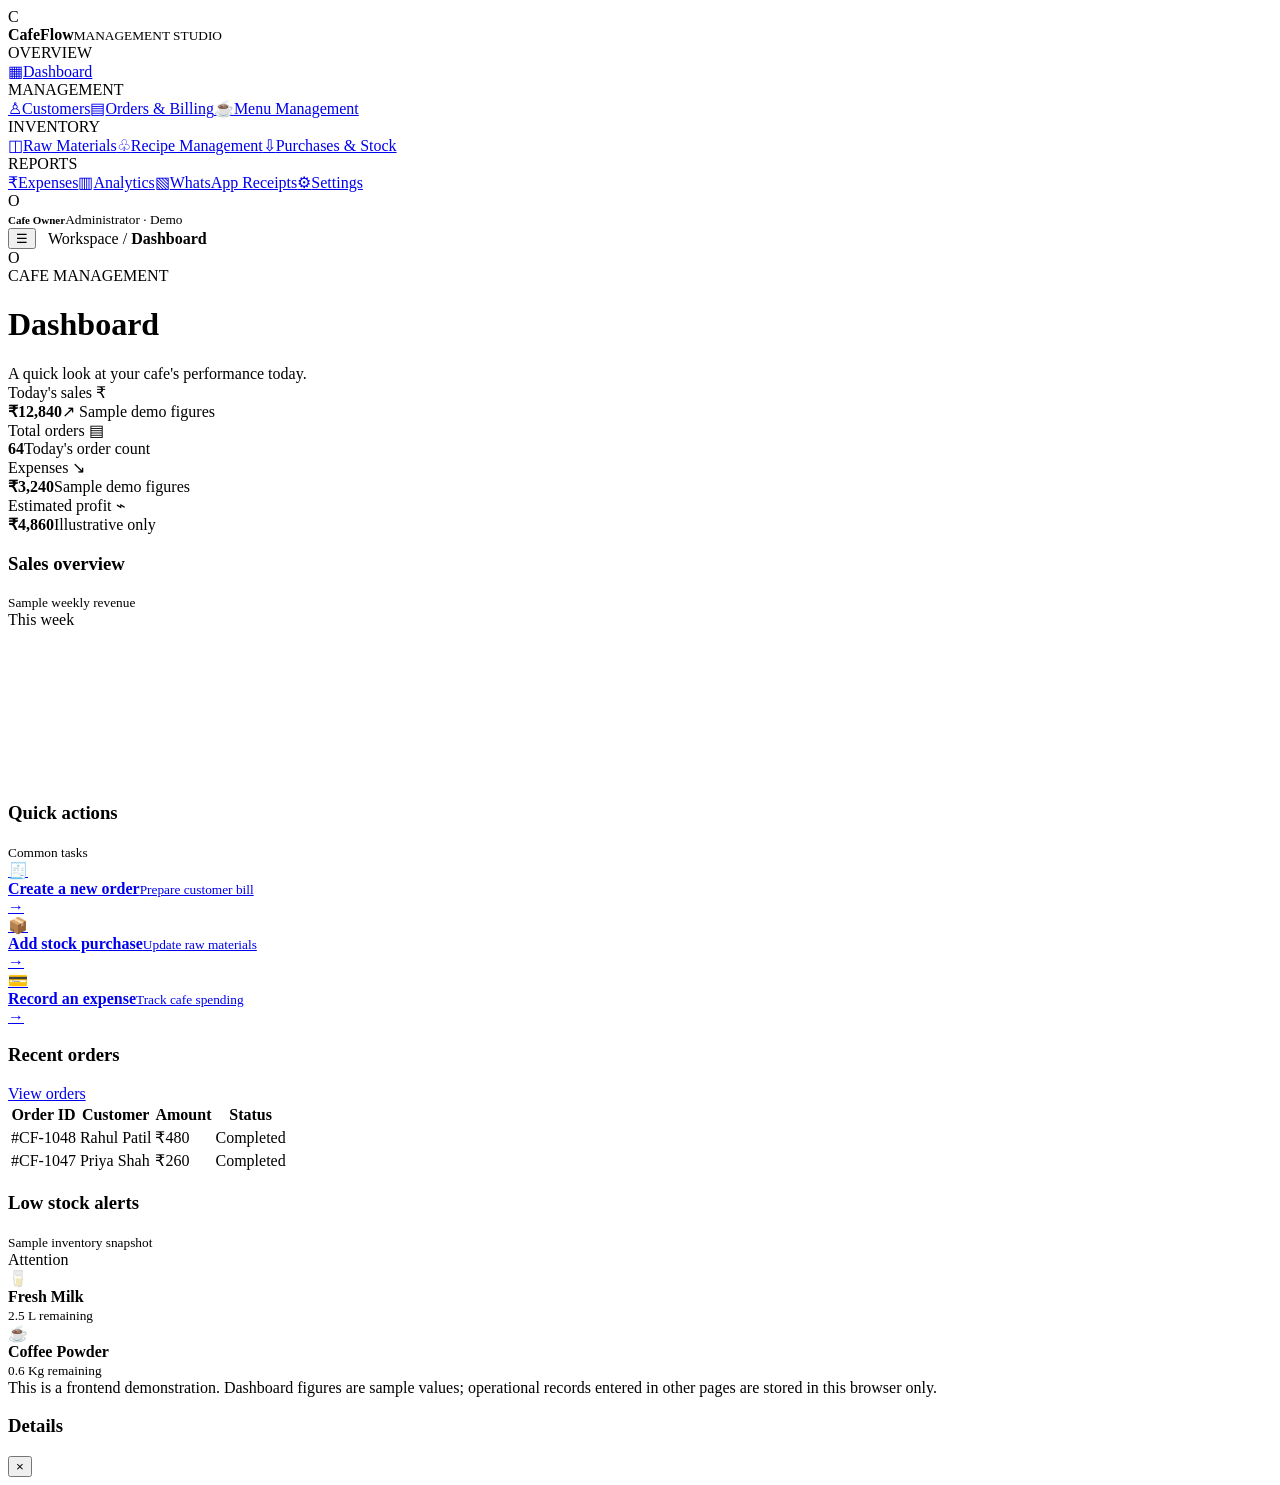
==== index.html @ 81c432d7 "Add files via upload" ====
<!doctype html><html lang="en"><head><meta charset="utf-8"><meta name="viewport" content="width=device-width, initial-scale=1"><title>Dashboard | CafeFlow</title><link rel="stylesheet" href="assets/css/style.css"></head><body>
<div class="layout"><aside class="sidebar"><div class="brand"><div class="brand-logo">C</div><div><b>CafeFlow</b><small>MANAGEMENT STUDIO</small></div></div><nav class="nav"><div class="nav-caption">OVERVIEW</div><a href="index.html" class="active"><span class="nav-ico">▦</span>Dashboard</a><div class="nav-caption">MANAGEMENT</div><a href="customers.html" class=""><span class="nav-ico">♙</span>Customers</a><a href="orders.html" class=""><span class="nav-ico">▤</span>Orders & Billing</a><a href="menu.html" class=""><span class="nav-ico">☕</span>Menu Management</a><div class="nav-caption">INVENTORY</div><a href="materials.html" class=""><span class="nav-ico">◫</span>Raw Materials</a><a href="recipes.html" class=""><span class="nav-ico">♧</span>Recipe Management</a><a href="purchases.html" class=""><span class="nav-ico">⇩</span>Purchases & Stock</a><div class="nav-caption">REPORTS</div><a href="expenses.html" class=""><span class="nav-ico">₹</span>Expenses</a><a href="analytics.html" class=""><span class="nav-ico">▥</span>Analytics</a><a href="receipts.html" class=""><span class="nav-ico">▧</span>WhatsApp Receipts</a><a href="settings.html" class=""><span class="nav-ico">⚙</span>Settings</a></nav><div class="profile"><div class="avatar">O</div><div><b style="font-size:11px">Cafe Owner</b><small>Administrator · Demo</small></div></div></aside>
<main class="main"><header class="topbar"><div style="display:flex;align-items:center;gap:12px"><button class="menu-toggle" id="menuToggle">☰</button><div class="crumb">Workspace / <b>Dashboard</b></div></div><div class="top-actions"><div class="top-date" id="topDate"></div><div class="top-avatar">O</div></div></header><div class="content">
<div class="page-head"><div><div class="eyebrow">CAFE MANAGEMENT</div><h1>Dashboard</h1><div class="subtitle">A quick look at your cafe's performance today.</div></div></div>
<div class="stat-grid">
<div class="card stat"><div class="stat-top">Today's sales <span class="stat-icon">₹</span></div><strong id="dashSales">₹12,840</strong><span class="trend">↗ Sample demo figures</span></div>
<div class="card stat"><div class="stat-top">Total orders <span class="stat-icon">▤</span></div><strong id="dashOrders">64</strong><span class="trend">Today's order count</span></div>
<div class="card stat"><div class="stat-top">Expenses <span class="stat-icon">↘</span></div><strong>₹3,240</strong><span class="trend">Sample demo figures</span></div>
<div class="card stat"><div class="stat-top">Estimated profit <span class="stat-icon">⌁</span></div><strong>₹4,860</strong><span class="trend">Illustrative only</span></div></div>
<div class="two-col"><div class="card panel"><div class="panel-head"><div><h3>Sales overview</h3><small>Sample weekly revenue</small></div><span class="pill">This week</span></div><canvas id="salesChart" class="chart"></canvas></div>
<div class="card panel"><div class="panel-head"><div><h3>Quick actions</h3><small>Common tasks</small></div></div><div class="mini-list"><a class="mini-row" href="orders.html"><div class="mini-emoji">🧾</div><div class="mini-info"><b>Create a new order</b><small>Prepare customer bill</small></div>→</a><a class="mini-row" href="purchases.html"><div class="mini-emoji">📦</div><div class="mini-info"><b>Add stock purchase</b><small>Update raw materials</small></div>→</a><a class="mini-row" href="expenses.html"><div class="mini-emoji">💳</div><div class="mini-info"><b>Record an expense</b><small>Track cafe spending</small></div>→</a></div></div></div>
<div class="two-col"><div class="card table-card"><div class="table-head"><h3>Recent orders</h3><a class="btn secondary" href="orders.html">View orders</a></div><div class="table-wrap"><table><thead><tr><th>Order ID</th><th>Customer</th><th>Amount</th><th>Status</th></tr></thead><tbody id="dashRecent"><tr><td>#CF-1048</td><td>Rahul Patil</td><td>₹480</td><td><span class="pill good">Completed</span></td></tr><tr><td>#CF-1047</td><td>Priya Shah</td><td>₹260</td><td><span class="pill good">Completed</span></td></tr></tbody></table></div></div>
<div class="card panel"><div class="panel-head"><div><h3>Low stock alerts</h3><small>Sample inventory snapshot</small></div><span class="pill warn">Attention</span></div><div class="mini-list"><div class="mini-row"><div class="mini-emoji">🥛</div><div class="mini-info"><b>Fresh Milk</b><div class="progress"><span style="width:22%"></span></div><small>2.5 L remaining</small></div></div><div class="mini-row"><div class="mini-emoji">☕</div><div class="mini-info"><b>Coffee Powder</b><div class="progress"><span style="width:28%"></span></div><small>0.6 Kg remaining</small></div></div></div></div></div>
<div class="notice">This is a frontend demonstration. Dashboard figures are sample values; operational records entered in other pages are stored in this browser only.</div>
</div></main></div>
<div class="modal-backdrop" id="modalBackdrop"><div class="modal"><div class="modal-head"><h3 id="modalTitle">Details</h3><button class="close" onclick="CF.close()">×</button></div><div id="modalBody"></div></div></div><div class="toast" id="toast"></div><script src="assets/js/app.js"></script><script src="assets/js/pages.js"></script></body></html>
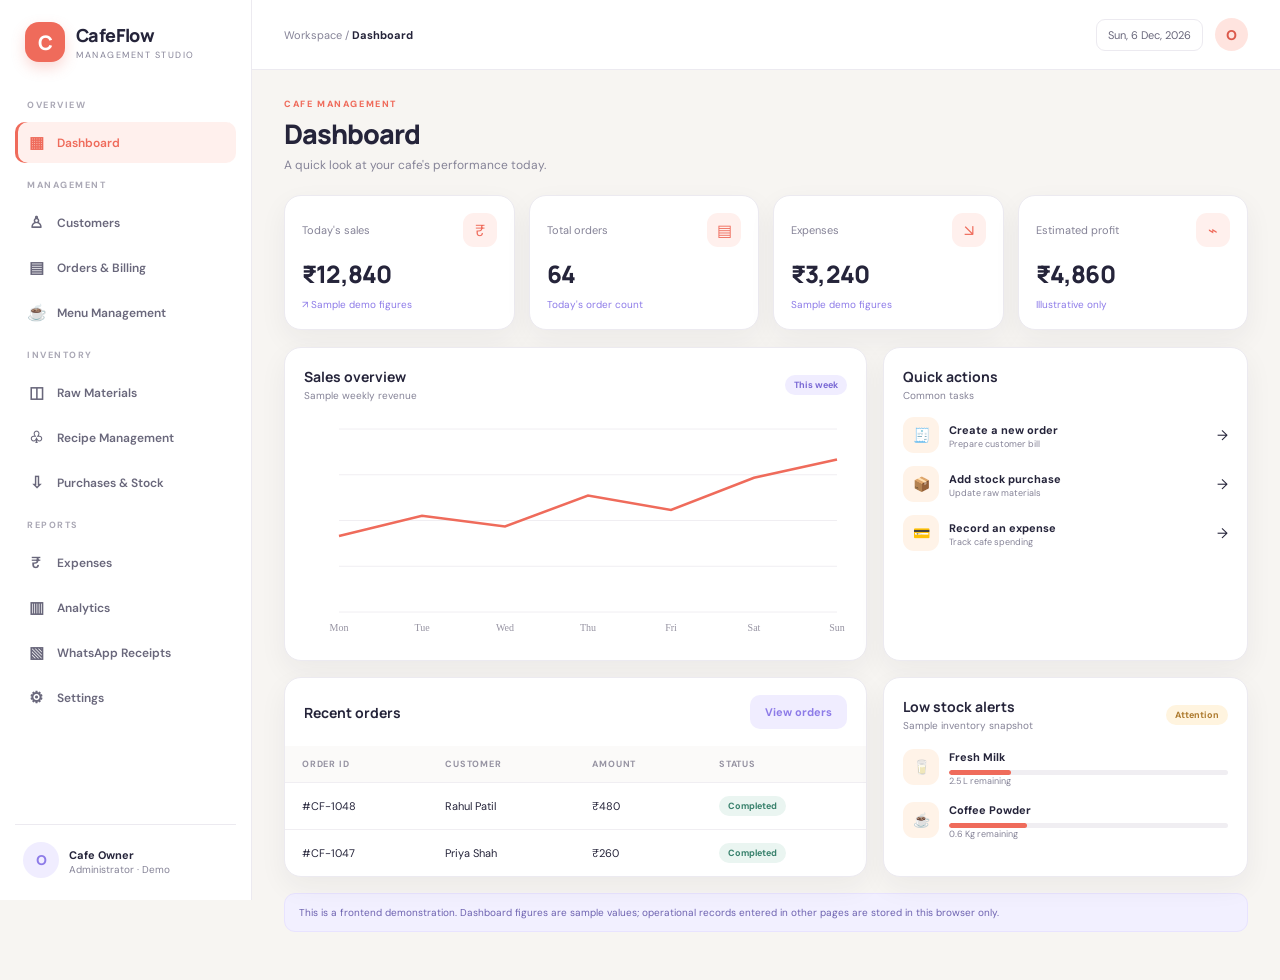
==== commit 265ea405: "Update index.html" ====
--- a/index.html
+++ b/index.html
@@ -1,4 +1,4 @@
-<!doctype html><html lang="en"><head><meta charset="utf-8"><meta name="viewport" content="width=device-width, initial-scale=1"><title>Dashboard | CafeFlow</title><link rel="stylesheet" href="assets/css/style.css"></head><body>
+<!doctype html><html lang="en"><head><meta charset="utf-8"><meta name="viewport" content="width=device-width, initial-scale=1"><title>Dashboard | CafeFlow</title><link rel="stylesheet" href="style.css"></head><body>
 <div class="layout"><aside class="sidebar"><div class="brand"><div class="brand-logo">C</div><div><b>CafeFlow</b><small>MANAGEMENT STUDIO</small></div></div><nav class="nav"><div class="nav-caption">OVERVIEW</div><a href="index.html" class="active"><span class="nav-ico">▦</span>Dashboard</a><div class="nav-caption">MANAGEMENT</div><a href="customers.html" class=""><span class="nav-ico">♙</span>Customers</a><a href="orders.html" class=""><span class="nav-ico">▤</span>Orders & Billing</a><a href="menu.html" class=""><span class="nav-ico">☕</span>Menu Management</a><div class="nav-caption">INVENTORY</div><a href="materials.html" class=""><span class="nav-ico">◫</span>Raw Materials</a><a href="recipes.html" class=""><span class="nav-ico">♧</span>Recipe Management</a><a href="purchases.html" class=""><span class="nav-ico">⇩</span>Purchases & Stock</a><div class="nav-caption">REPORTS</div><a href="expenses.html" class=""><span class="nav-ico">₹</span>Expenses</a><a href="analytics.html" class=""><span class="nav-ico">▥</span>Analytics</a><a href="receipts.html" class=""><span class="nav-ico">▧</span>WhatsApp Receipts</a><a href="settings.html" class=""><span class="nav-ico">⚙</span>Settings</a></nav><div class="profile"><div class="avatar">O</div><div><b style="font-size:11px">Cafe Owner</b><small>Administrator · Demo</small></div></div></aside>
 <main class="main"><header class="topbar"><div style="display:flex;align-items:center;gap:12px"><button class="menu-toggle" id="menuToggle">☰</button><div class="crumb">Workspace / <b>Dashboard</b></div></div><div class="top-actions"><div class="top-date" id="topDate"></div><div class="top-avatar">O</div></div></header><div class="content">
 <div class="page-head"><div><div class="eyebrow">CAFE MANAGEMENT</div><h1>Dashboard</h1><div class="subtitle">A quick look at your cafe's performance today.</div></div></div>
@@ -13,4 +13,4 @@
 <div class="card panel"><div class="panel-head"><div><h3>Low stock alerts</h3><small>Sample inventory snapshot</small></div><span class="pill warn">Attention</span></div><div class="mini-list"><div class="mini-row"><div class="mini-emoji">🥛</div><div class="mini-info"><b>Fresh Milk</b><div class="progress"><span style="width:22%"></span></div><small>2.5 L remaining</small></div></div><div class="mini-row"><div class="mini-emoji">☕</div><div class="mini-info"><b>Coffee Powder</b><div class="progress"><span style="width:28%"></span></div><small>0.6 Kg remaining</small></div></div></div></div></div>
 <div class="notice">This is a frontend demonstration. Dashboard figures are sample values; operational records entered in other pages are stored in this browser only.</div>
 </div></main></div>
-<div class="modal-backdrop" id="modalBackdrop"><div class="modal"><div class="modal-head"><h3 id="modalTitle">Details</h3><button class="close" onclick="CF.close()">×</button></div><div id="modalBody"></div></div></div><div class="toast" id="toast"></div><script src="assets/js/app.js"></script><script src="assets/js/pages.js"></script></body></html>+<div class="modal-backdrop" id="modalBackdrop"><div class="modal"><div class="modal-head"><h3 id="modalTitle">Details</h3><button class="close" onclick="CF.close()">×</button></div><div id="modalBody"></div></div></div><div class="toast" id="toast"></div><script src="app.js"></script><script src="pages.js"></script></body></html>
--- a/style.css
+++ b/style.css
@@ -0,0 +1,10 @@
+
+@import url('https://fonts.googleapis.com/css2?family=DM+Sans:wght@400;500;600;700&family=Manrope:wght@500;600;700;800&display=swap');
+:root{--coral:#ef6b5b;--coral-dark:#dc594b;--lav:#8d7be8;--lav-soft:#f0edff;--yellow:#f4bd62;--navy:#25243a;--muted:#858397;--cream:#f7f5f2;--paper:#fff;--line:#eceaf0;--pink:#fff0ed;--shadow:0 10px 28px rgba(38,35,57,.055);--radius:17px}
+*{box-sizing:border-box}body{margin:0;background:var(--cream);color:var(--navy);font:14px 'DM Sans',sans-serif}button,input,select,textarea{font:inherit}button{cursor:pointer}a{text-decoration:none;color:inherit}
+.layout{min-height:100vh}.sidebar{width:252px;position:fixed;inset:0 auto 0 0;background:#fff;border-right:1px solid var(--line);padding:22px 15px;display:flex;flex-direction:column;z-index:20;transition:.25s}.brand{display:flex;gap:11px;align-items:center;padding:0 10px 25px}.brand-logo{width:40px;height:40px;border-radius:14px;background:var(--coral);color:white;display:grid;place-items:center;font:800 20px Manrope;box-shadow:0 6px 14px #ef6b5b40}.brand b{font:800 18px Manrope;letter-spacing:-.6px}.brand small{display:block;color:var(--muted);font-size:9px;letter-spacing:1.5px;margin-top:2px}.nav-caption{font-size:9px;letter-spacing:1.5px;color:#aaa8b5;font-weight:700;padding:12px 12px 7px}.nav{display:grid;gap:4px}.nav a{padding:10px 12px;border-radius:10px;color:#69677b;display:flex;align-items:center;gap:12px;font-size:12px;font-weight:600;transition:.2s}.nav a:hover{background:#faf2f0;color:var(--coral)}.nav a.active{background:var(--pink);color:var(--coral);box-shadow:inset 3px 0 var(--coral)}.nav-ico{width:18px;text-align:center;font-size:16px}.profile{margin-top:auto;border-top:1px solid var(--line);padding:17px 8px 0;display:flex;gap:10px;align-items:center}.avatar{width:36px;height:36px;border-radius:50%;background:var(--lav-soft);color:var(--lav);display:grid;place-items:center;font-weight:800}.profile small{display:block;color:var(--muted);font-size:10px}
+.main{margin-left:252px;min-width:0}.topbar{height:70px;background:#fff;border-bottom:1px solid var(--line);display:flex;align-items:center;justify-content:space-between;padding:0 32px;position:sticky;top:0;z-index:10}.crumb{font-size:11px;color:var(--muted)}.crumb b{color:var(--navy)}.top-actions{display:flex;align-items:center;gap:12px}.top-date{padding:8px 11px;border:1px solid var(--line);border-radius:9px;font-size:11px;color:#69677b}.top-avatar{width:33px;height:33px;border-radius:50%;background:#ffe4df;color:var(--coral-dark);display:grid;place-items:center;font-weight:800}.menu-toggle{display:none;border:0;background:none;font-size:22px;color:var(--navy)}
+.content{max-width:1500px;margin:auto;padding:28px 32px 48px}.page-head{display:flex;justify-content:space-between;align-items:flex-start;gap:15px;margin-bottom:22px}.eyebrow{font-size:9px;letter-spacing:1.6px;color:var(--coral);font-weight:800}.page-head h1{font:800 27px Manrope;letter-spacing:-1px;margin:5px 0}.subtitle{color:var(--muted);font-size:12px}.btn{border:0;border-radius:10px;background:var(--coral);color:#fff;padding:10px 15px;font-size:11px;font-weight:700;box-shadow:0 5px 12px #ef6b5b2b;transition:.2s}.btn:hover{background:var(--coral-dark);transform:translateY(-1px)}.btn.secondary{background:var(--lav-soft);color:var(--lav);box-shadow:none}.btn.ghost{background:#fff;color:var(--navy);border:1px solid var(--line);box-shadow:none}.btn.danger{background:#fff0ef;color:#cb5148;box-shadow:none}.card{background:var(--paper);border:1px solid var(--line);border-radius:var(--radius);box-shadow:var(--shadow)}.stat-grid{display:grid;grid-template-columns:repeat(4,minmax(0,1fr));gap:14px;margin-bottom:17px}.stat{padding:17px}.stat-top{display:flex;justify-content:space-between;align-items:center;color:var(--muted);font-size:11px}.stat-icon{width:34px;height:34px;border-radius:11px;background:var(--pink);display:grid;place-items:center;color:var(--coral);font-size:16px}.stat strong{font:800 24px Manrope;display:block;margin:10px 0 4px;letter-spacing:-.8px}.trend{font-size:10px;color:#8d7be8}.panel{padding:19px}.panel-head,.table-head{display:flex;align-items:center;justify-content:space-between;gap:12px;margin-bottom:15px}.panel-head h3,.table-head h3{margin:0;font:700 14px Manrope}.panel-head small{display:block;color:var(--muted);font-size:10px;margin-top:3px}.two-col{display:grid;grid-template-columns:minmax(0,1.6fr) minmax(250px,1fr);gap:16px;margin-bottom:16px}.chart{height:220px;width:100%}.table-card{overflow:hidden}.table-head{padding:17px 19px;margin:0}.table-wrap{overflow:auto}table{border-collapse:collapse;width:100%;white-space:nowrap}th{text-align:left;background:#fbfaf9;color:#9693a2;font-size:9px;letter-spacing:.8px;text-transform:uppercase;padding:12px 17px}td{padding:13px 17px;border-top:1px solid #f0eef2;font-size:11px}td strong{font-size:11px}.pill{display:inline-block;border-radius:30px;padding:4px 9px;font-size:9px;font-weight:700;background:#f0edff;color:#7968d4}.pill.good{background:#eaf5f1;color:#38816c}.pill.warn{background:#fff4df;color:#ad7a2e}.pill.bad{background:#fff0ef;color:#c9574d}.toolbar{display:flex;gap:9px;align-items:center;flex-wrap:wrap;margin-bottom:14px}.search,.control{border:1px solid var(--line);background:#fff;border-radius:9px;padding:10px 12px;font-size:11px;outline:none;color:var(--navy)}.search{min-width:220px}.search:focus,.control:focus,input:focus,select:focus,textarea:focus{border-color:#b8adef;box-shadow:0 0 0 3px #f0edff}.form-grid{display:grid;grid-template-columns:1fr 1fr;gap:12px}.field{display:grid;gap:6px;margin-bottom:12px}.field label{font-size:10px;font-weight:700;color:#6f6c80}.field input,.field select,.field textarea{width:100%;border:1px solid var(--line);border-radius:9px;padding:10px 11px;outline:none;background:#fff;font-size:11px}.field textarea{min-height:75px;resize:vertical}.item-grid{display:grid;grid-template-columns:repeat(3,1fr);gap:13px}.item-card{padding:15px}.item-emoji{width:46px;height:46px;background:#fff3e8;border-radius:13px;display:grid;place-items:center;font-size:23px;margin-bottom:10px}.item-card h4{font-size:12px;margin:0 0 4px}.item-card p{font-size:10px;color:var(--muted);margin:0}.item-bottom{display:flex;justify-content:space-between;align-items:center;margin-top:13px}.item-bottom b{font:800 14px Manrope}.notice{padding:12px 14px;background:#f2f0ff;color:#6d62b0;border:1px solid #e8e3ff;border-radius:11px;font-size:10px;margin-top:14px}.mini-list{display:grid;gap:13px}.mini-row{display:flex;align-items:center;gap:10px}.mini-emoji{width:36px;height:36px;border-radius:11px;background:#fff3e8;display:grid;place-items:center}.mini-info{flex:1}.mini-info b{font-size:11px}.mini-info small{display:block;color:var(--muted);font-size:9px}.progress{height:5px;border-radius:8px;background:#f0eef2;margin-top:5px;overflow:hidden}.progress span{height:100%;display:block;background:var(--coral);border-radius:8px}.modal-backdrop{display:none;position:fixed;inset:0;background:#25243a99;z-index:50;align-items:center;justify-content:center;padding:16px}.modal-backdrop.show{display:flex}.modal{width:min(600px,100%);max-height:90vh;overflow:auto;background:#fff;border-radius:17px;padding:22px;box-shadow:0 25px 90px #15142655}.modal-head{display:flex;justify-content:space-between;align-items:center;margin-bottom:16px}.modal-head h3{font:800 17px Manrope;margin:0}.close{border:0;background:#f3f1f5;border-radius:8px;width:30px;height:30px}.modal-actions{display:flex;gap:8px;justify-content:flex-end;margin-top:14px}.toast{position:fixed;right:22px;bottom:22px;background:var(--navy);color:#fff;padding:12px 16px;border-radius:10px;z-index:80;display:none;font-size:11px;box-shadow:var(--shadow)}.toast.show{display:block;animation:pop .2s ease}@keyframes pop{from{transform:translateY(8px);opacity:0}to{transform:none;opacity:1}}.receipt{max-width:360px;margin:auto;border:1px dashed #d9d5df;padding:18px;color:#353348;font-size:11px}.receipt h2{text-align:center;font:800 20px Manrope;margin:0}.receipt .center{text-align:center;color:var(--muted);font-size:9px}.receipt hr{border:0;border-top:1px dashed #ddd9e2;margin:12px 0}.receipt table td,.receipt table th{padding:7px 2px;border:0;background:#fff}.receipt-total{display:flex;justify-content:space-between;font:800 15px Manrope}.empty{padding:30px;text-align:center;color:var(--muted);font-size:11px}
+@media(max-width:1050px){.stat-grid{grid-template-columns:repeat(2,1fr)}.content{padding:23px}.item-grid{grid-template-columns:repeat(2,1fr)}}
+@media(max-width:760px){.sidebar{transform:translateX(-105%);box-shadow:10px 0 30px #25243a14}.sidebar.open{transform:translateX(0)}.main{margin-left:0}.menu-toggle{display:block}.topbar{height:62px;padding:0 15px}.content{padding:20px 14px 35px}.page-head h1{font-size:23px}.two-col{grid-template-columns:1fr}.top-date{display:none}.item-grid{grid-template-columns:1fr 1fr}}
+@media(max-width:430px){.stat-grid{gap:8px}.stat{padding:12px}.stat strong{font-size:20px}.page-head{flex-direction:column}.form-grid{grid-template-columns:1fr}.item-grid{grid-template-columns:1fr}.search{width:100%}}
